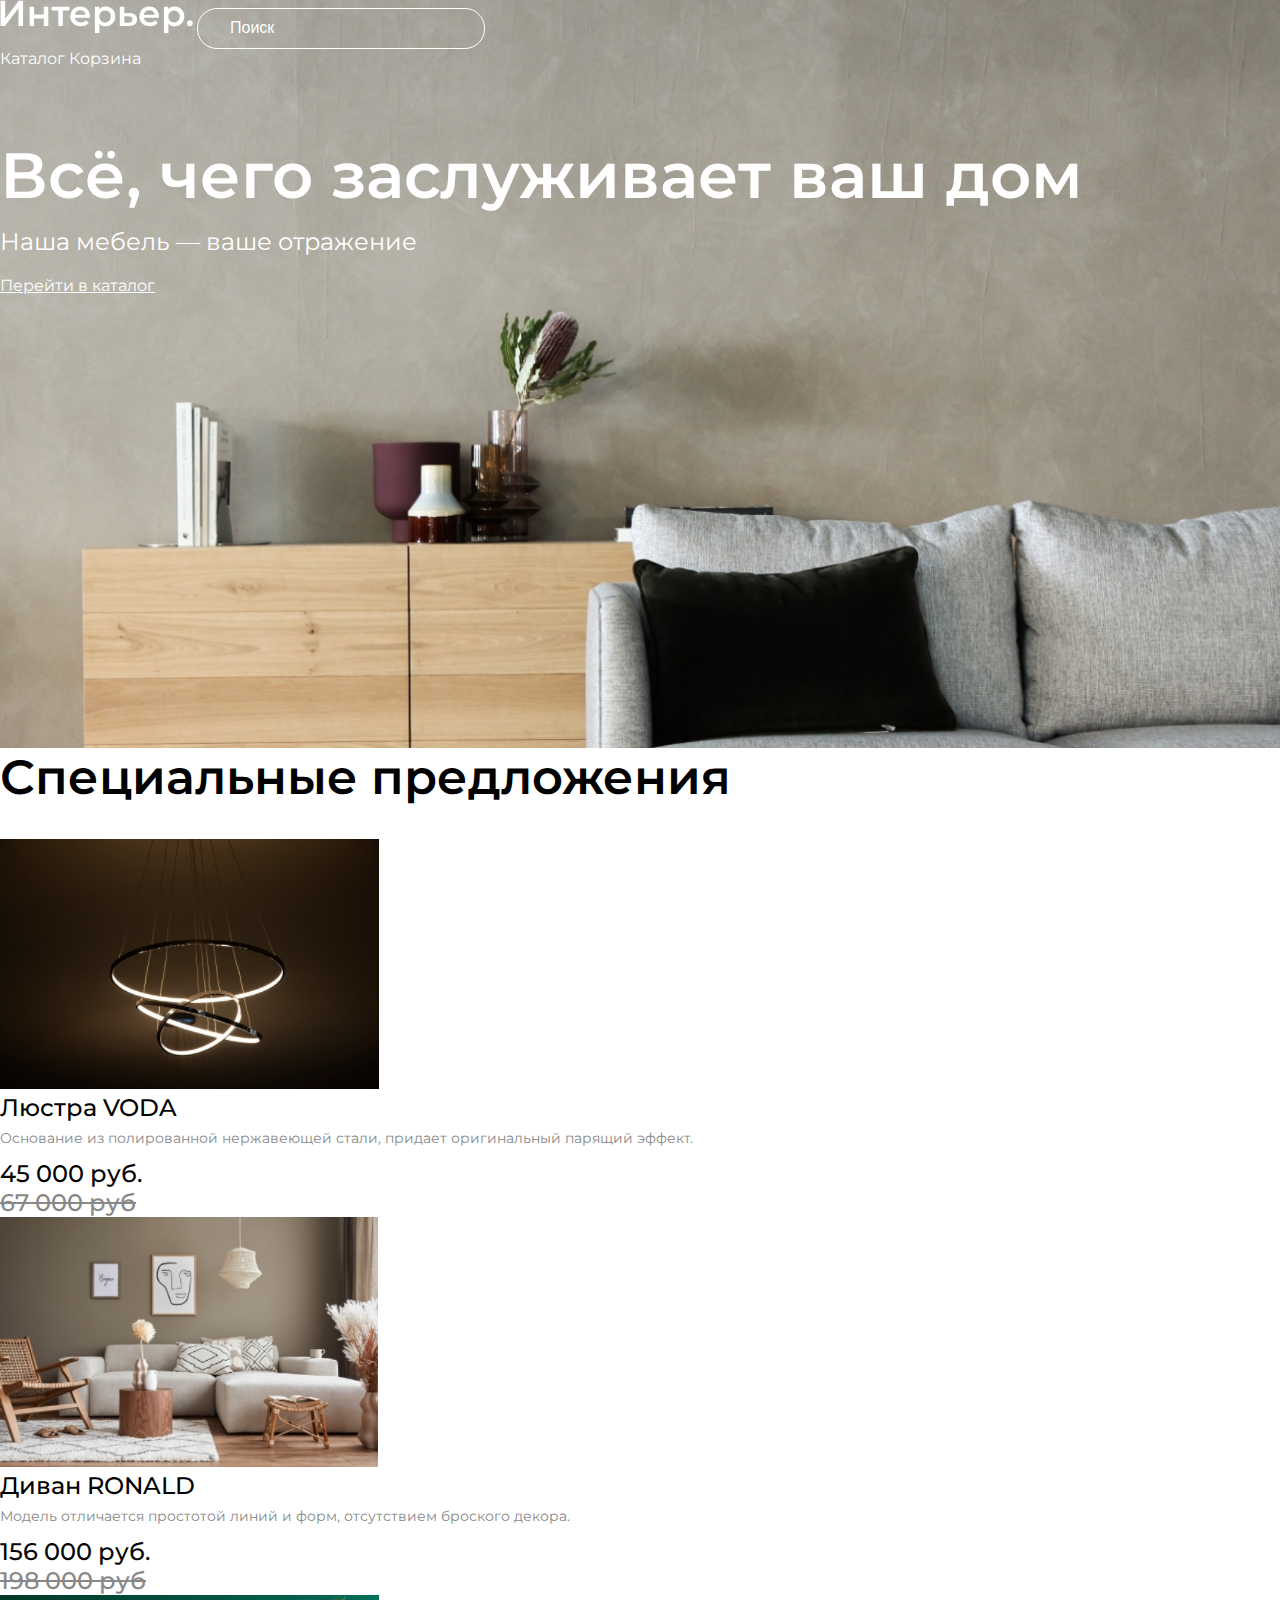
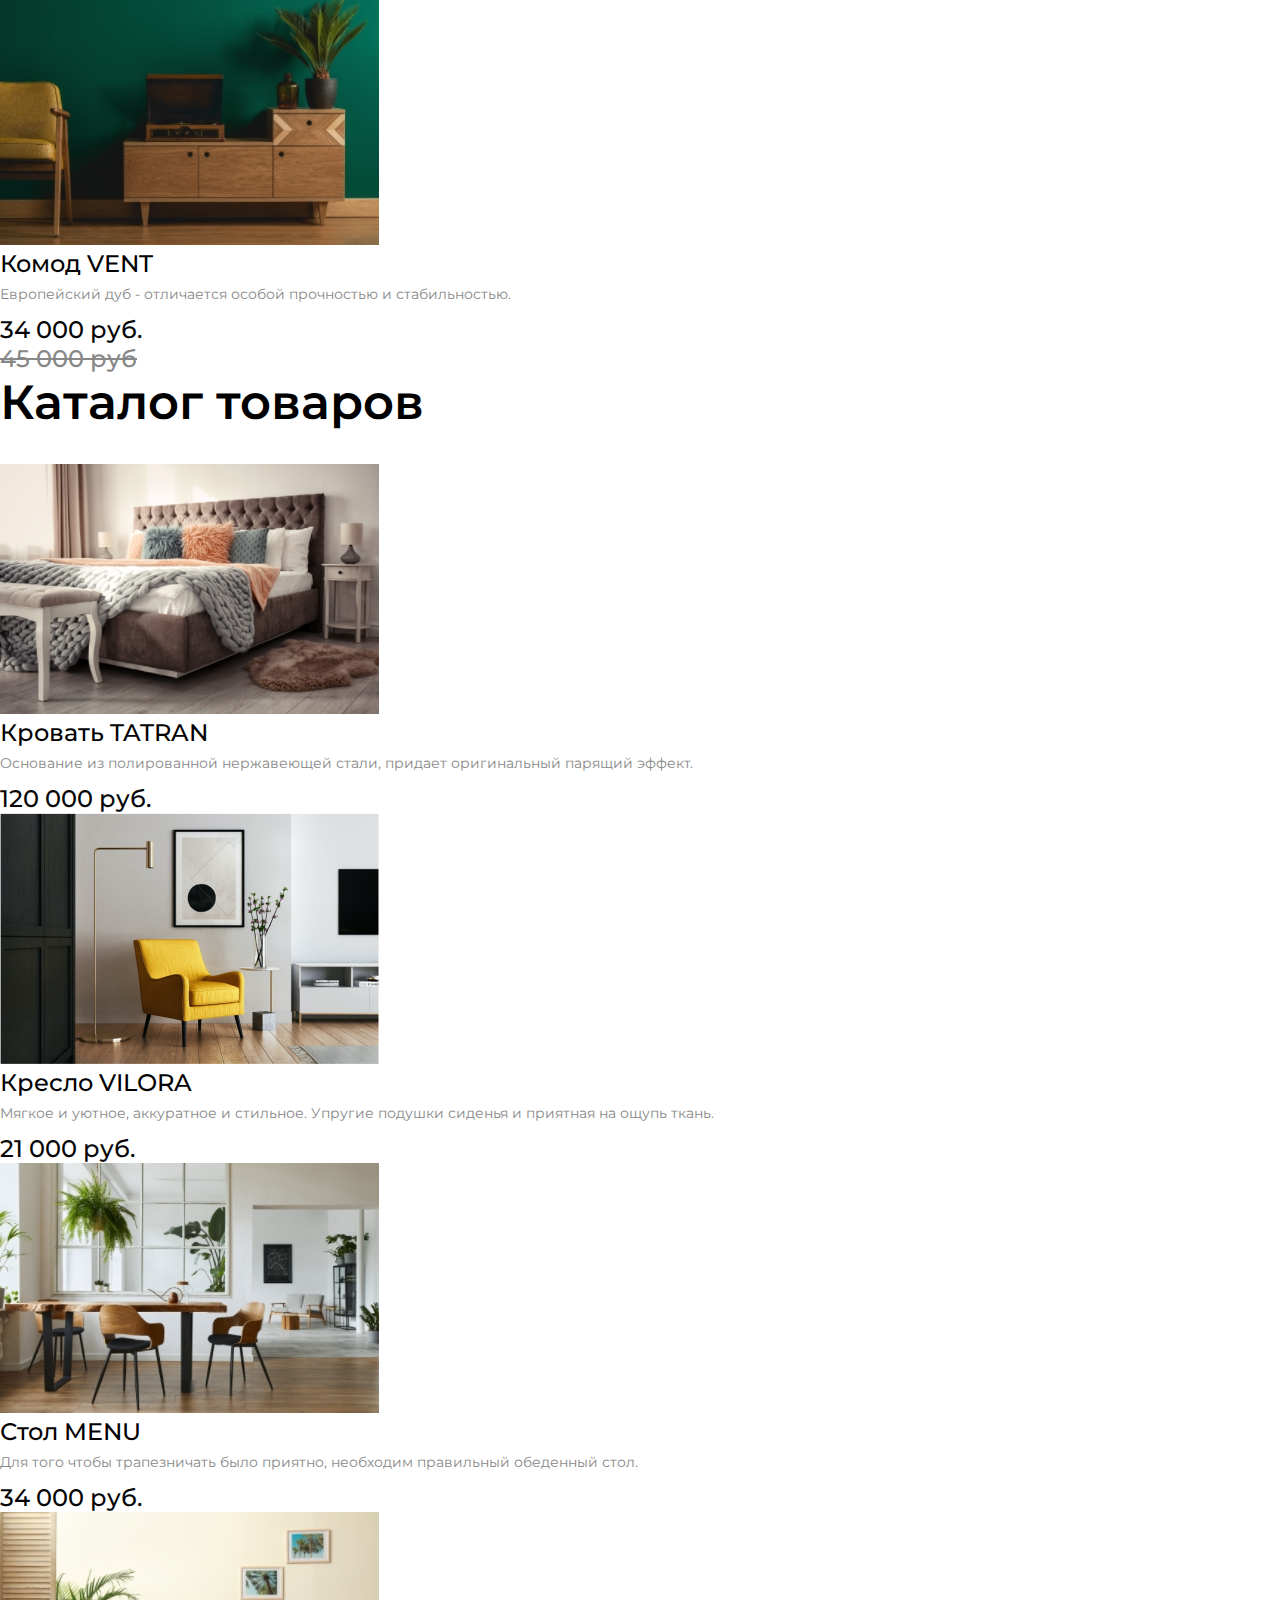
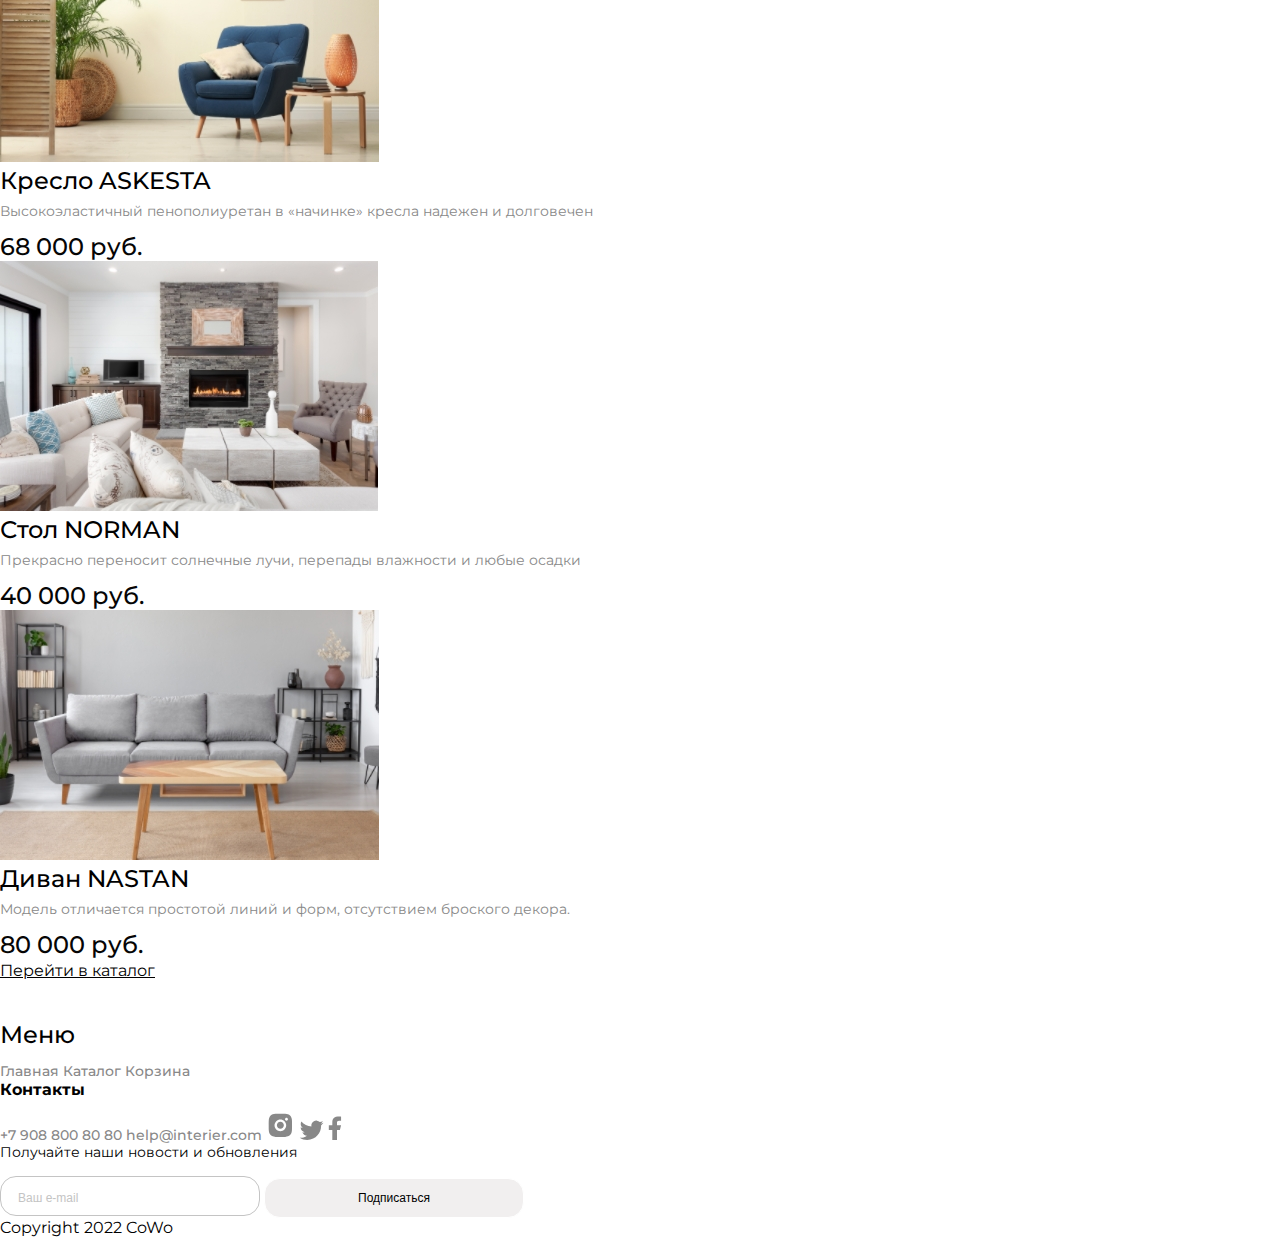
==== index.html @ a95c42bc "55" ====
<!DOCTYPE html>
<html lang="en">
<head>
    <meta charset="UTF-8">
    <meta name="viewport" content="width=device-width, initial-scale=1.0">
    <title>Document</title>
    <link rel="preconnect" href="https://fonts.googleapis.com">
    <link rel="preconnect" href="https://fonts.gstatic.com" crossorigin>
    <link href="https://fonts.googleapis.com/css2?family=Montserrat:wght@400;500;600&display=swap" rel="stylesheet">
    <link rel="stylesheet" href="style.css">
</head>
<body>
    <div class="top">
        <header>
            <a href="index.html" class="logo"><img src="img/logo.svg" alt="logo"></a>
            <input placeholder="Поиск" type="text" class="header_input">
            <nav>
                <a href="#" class="header_link">Каталог</a>
                <a href="#" class="header_link">Корзина</a>
            </nav>
        </header>
        <section class="titler">
            <h1 class="title">Всё, чего заслуживает ваш дом</h1>
            <p class="p1">Наша мебель — ваше отражение</p>
            <a href="catalog.html" class="catalog_head_link">Перейти в каталог</a>
        </section>
    </div>
    <div class="product_box">
        <section>
            <h2 class="specal_title">Специальные предложения</h2>
            <img src="img/voda.jpeg" alt="voda">
            <h3 class="product_title">Люстра VODA</h3>
            <p class="product_description">Основание из полированной нержавеющей стали, придает оригинальный парящий эффект.</p>
            <p class="price_1">45 000 руб.</p>
            <p class="price_2">67 000 руб</p>
            <img src="img/ronald.jpeg" alt="ronald">
            <h3 class="product_title">Диван RONALD</h3>
            <p class="product_description">Модель отличается простотой линий и форм, отсутствием броского декора.</p>
            <p class="price_1">156 000 руб.</p>
            <p class="price_2">198 000 руб</p>
            <img src="img/vent.jpeg" alt="vent">
            <h3 class="product_title">Комод VENT</h3>
            <p class="product_description">Европейский дуб - отличается особой прочностью и стабильностью.</p>
            <p class="price_1">34 000 руб.</p>
            <p class="price_2">45 000 руб</p>
        </section>
        <section>
            <h2 class="catalog_products">Каталог товаров</h2>
            <img src="img/tatran.jpeg" alt="tatran">
            <h3 class="product_title">Кровать TATRAN</h3>
            <p class="product_description">Основание из полированной нержавеющей стали, придает оригинальный парящий эффект.</p>
            <p class="price_1">120 000 руб.</p>
            <img src="img/product1.jpg" alt="vilora">
            <h3 class="product_title">Кресло VILORA</h3>
            <p class="product_description">Мягкое и уютное, аккуратное и стильное. Упругие подушки сиденья и приятная на ощупь ткань.</p>
            <p class="price_1">21 000 руб.</p>
            <img src="img/table_menu.jpeg" alt="table_menu">
            <h3 class="product_title">Стол MENU</h3>
            <p class="product_description">Для того чтобы трапезничать было приятно, необходим правильный обеденный стол.</p>
            <p class="price_1">34 000 руб.</p>
            <img src="img/askesta.jpeg" alt="askesta">
            <h3 class="product_title">Кресло ASKESTA</h3>
            <p class="product_description">Высокоэластичный пенополиуретан в «начинке» кресла надежен и долговечен</p>
            <p class="price_1">68 000 руб.</p>
            <img src="img/norman.jpeg" alt="norman">
            <h3 class="product_title">Стол NORMAN</h3>
            <p class="product_description">Прекрасно переносит солнечные лучи, перепады влажности и любые осадки</p>
            <p class="price_1">40 000 руб.</p>
            <img src="img/nastan.jpeg" alt="nastan">
            <h3 class="product_title">Диван NASTAN</h3>
            <p class="product_description">Модель отличается простотой линий и форм, отсутствием броского декора.</p>
            <p class="price_1">80 000 руб.</p>
        </section>
    </div>
    <div class="link_box">
        <a href="catalog.html" class="catalog_box_link">Перейти в каталог</a>
    </div>

    
    <footer>
        <img src="img/logo.svg" alt="logo">
        <h4 class="footer_title">Меню</h4>
        <a href="index.html" class="footer_link_menu">Главная</a>
        <a href="#" class="footer_link_menu">Каталог</a>
        <a href="#" class="footer_link_menu">Корзина</a>
        <h4>Контакты</h4>
        <a href="#" class="footer_link">+7 908 800 80 80</a>
        <a href="#" class="footer_link">help@interier.com</a>
        <a href="#"><img src="img/inst.svg" alt=""></a>
        <a href="#"><img src="img/twitter.svg" alt=""></a>
        <a href="#"><img src="img/facebook.svg" alt=""></a>
        <form action="#">
            <p class="form_title">Получайте наши новости и обновления</p>
            <input placeholder="Ваш e-mail" type="email" class="input_email">
            <button class="subscribe_btn">Подписаться</button>
        </form>
    </footer>
    <div class="copyright">
        <p>Copyright 2022 CoWo</p>
    </div>
        

</body>
</html>
---- style.css ----
*{
    margin: 0;
    padding: 0;
}

body{
    font-family: "Montserrat", sans-serif;
}

.top{
    background-image: url(img/header.jpeg);
    height: 748px;
    background-repeat: no-repeat;
    background-position: center;
    background-size: cover;
}

header{
    height: 76px;
}

.header_input{
    width: 288px;
    height: 41px;
    border: 1px solid rgb(255, 255, 255); 
    border-radius: 20px;
    background: rgb(255, 255, 255);
    background-color: transparent;
    outline: none;
    font-size: 16px;
    font-style: normal;
    font-weight: 400;
    line-height: 20px;
    letter-spacing: 0%;
    text-align: left;
    color: #FFFFFF;
    padding-left: 32px;
    padding-right: 32px;
    box-sizing: border-box;
}

.header_input::placeholder{
    color: #FFFFFF;
}

.header_link{
    font-size: 16px;
    line-height: 20px;
    color: #FFFFFF;
    text-decoration: none;
}

.header_link:hover{
    text-decoration: underline;
}

.titler{
    color: #FFFFFF;
}

.title{
    font-size: 64px;
    line-height: 70px;
    font-weight: 600;
    margin-top: 64px;
    margin-bottom: 16px;
}

.p1{
    line-height: 32px;
    font-size: 24px;
    margin-bottom: 16px;
}

.catalog_head_link{
    font-size: 16px;
    font-weight: 400;
    line-height: 24px;
    letter-spacing: 0%;
    text-align: left;
    text-decoration-line: underline;
    color: #FFFFFF;
}

.specal_title{
    font-size: 48px;
    line-height: 59px;
    color: #000000;
    font-weight: 600;
    margin-bottom: 32px;
}

.catalog_products{
    font-size: 48px;
    line-height: 59px;
    color: #000000;
    font-weight: 600;
    margin-bottom: 32px;    
}

.product_title{
    font-size: 24px;
    line-height: 29px;
    color: #000000;
    font-weight: 500;
    margin-bottom: 8px;
}

.product_description{
    font-size: 14px;
    line-height: 17px;
    color: #888888;
    margin-bottom: 12px;
}

.price_1{
    font-weight: 500;
    font-size: 24px;
    line-height: 29px;
    color: #050505;
}

.price_2{
    font-weight: 500;
    font-size: 24px;
    line-height: 29px;
    text-decoration-line: line-through;
    color: #888888;
}

.catalog_box_link{
    font-size: 16px;
    font-weight: 400;
    line-height: 24px;
    letter-spacing: 0%;
    text-align: left;
    text-decoration-line: underline;
    color: rgb(0, 0, 0);
}

.footer_title{
    font-weight: 500;
    font-size: 24px;
    line-height: 29px;
    color: #000000;
}

.footer_link_menu{
    font-weight: 500;
    font-size: 14px;
    line-height: 17px;
    color: #888888;
    text-decoration: none;    
}

.footer_link_menu:hover{
    text-decoration: underline;
}

.footer_link{
    font-weight: 500;
    font-size: 14px;
    line-height: 17px;
    color: #888888;
    text-decoration: none;
}

h4{
    margin-bottom: 12px;
}

.form_title{
    font-size: 14px;
    line-height: 16px;
    color: #000000;
    margin-bottom: 16px;
}

.input_email{
    width: 260px;
    height: 40px;
    background: #FFFFFF;
    border: 1px solid #C4C4C4;
    box-sizing: border-box;
    padding-left: 17px;
    padding-right: 17px;
    outline: none;
    border-radius: 16px;
    font-size: 15px;
    line-height: 18px;
    color: #C4C4C4;
}

.input_email::placeholder{
    color: rgb(196, 196, 196);
    font-size: 12px;
    font-weight: 400;
    line-height: 15px;
    letter-spacing: 0%;
    text-align: left;
}

.subscribe_btn{
    width: 260px;
    height: 40px;
    background: rgba(222, 215, 215, 0.41);
    border: 1px solid #FFFFFF;
    box-sizing: border-box;
    border-radius: 16px;
    font-size: 12px;
    font-weight: 400;
    line-height: 15px;
    letter-spacing: 0%;
    text-align: center;
    color: #000000;
}
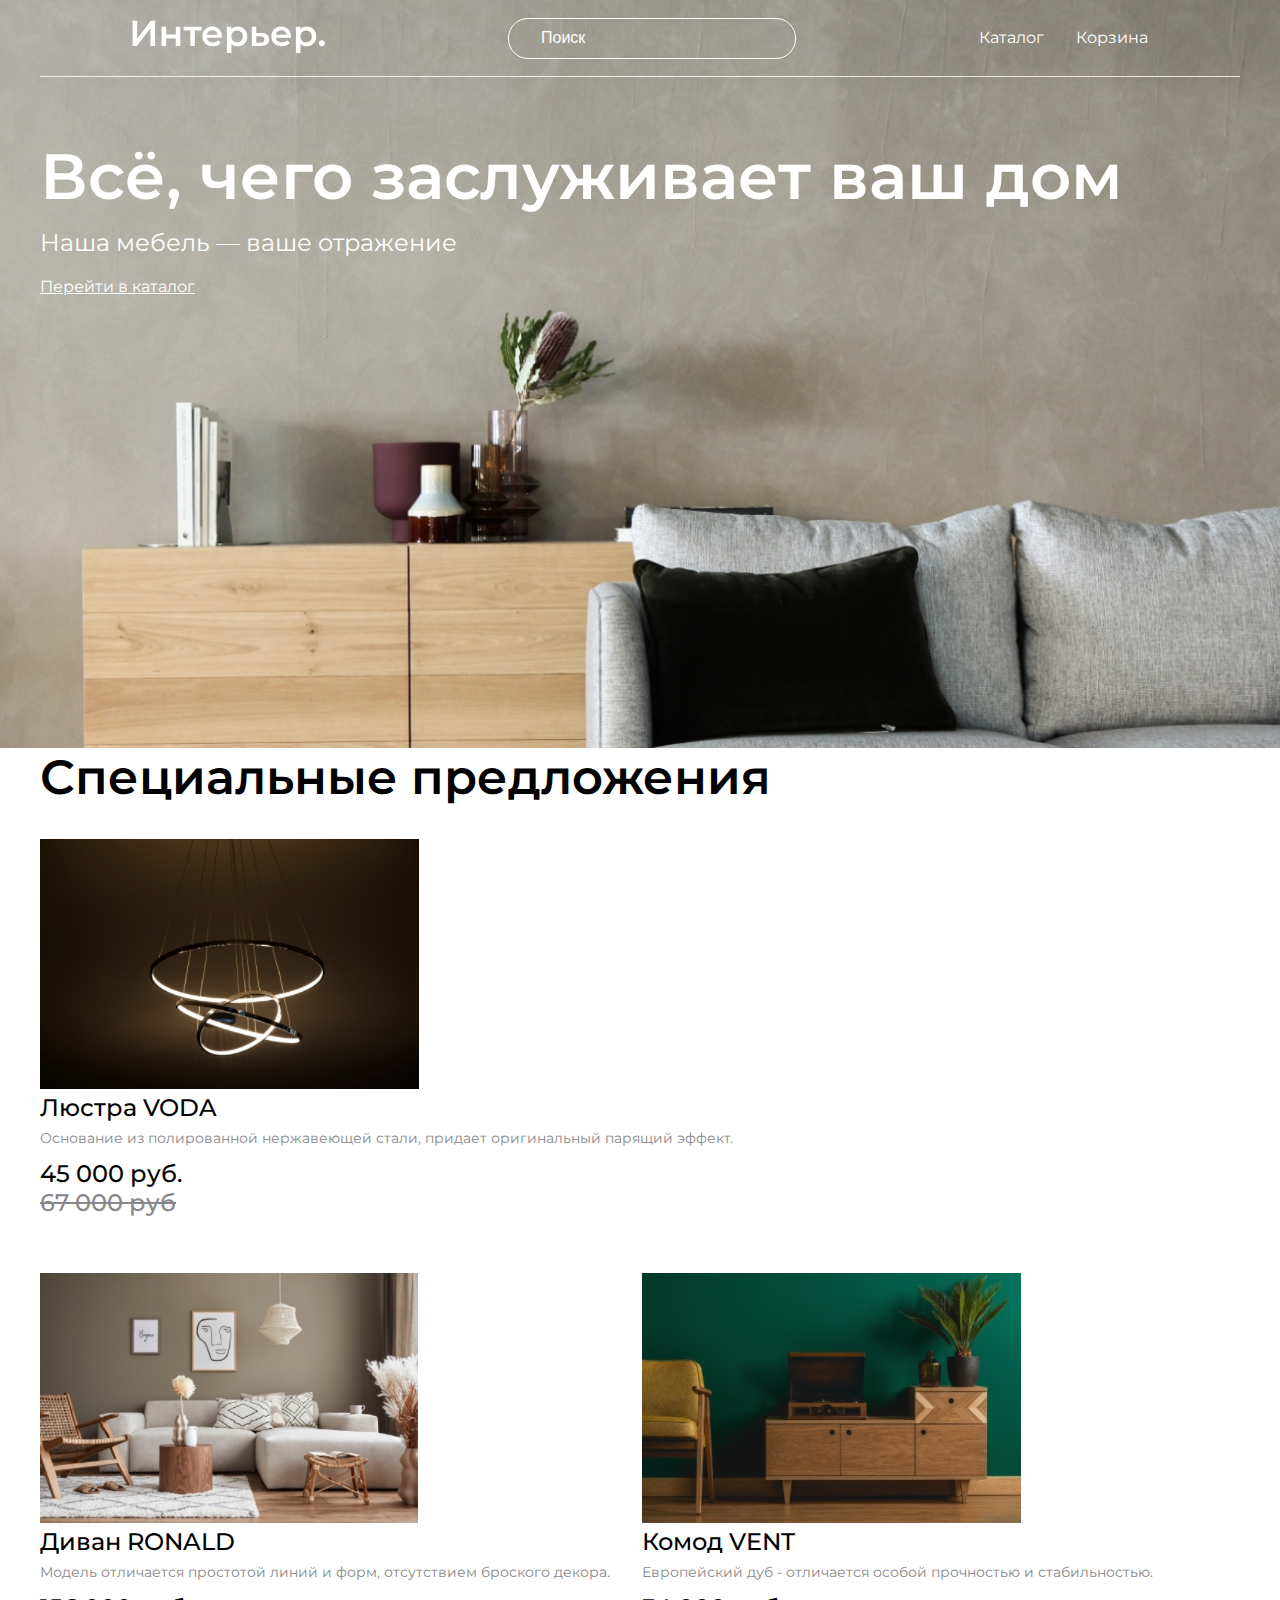
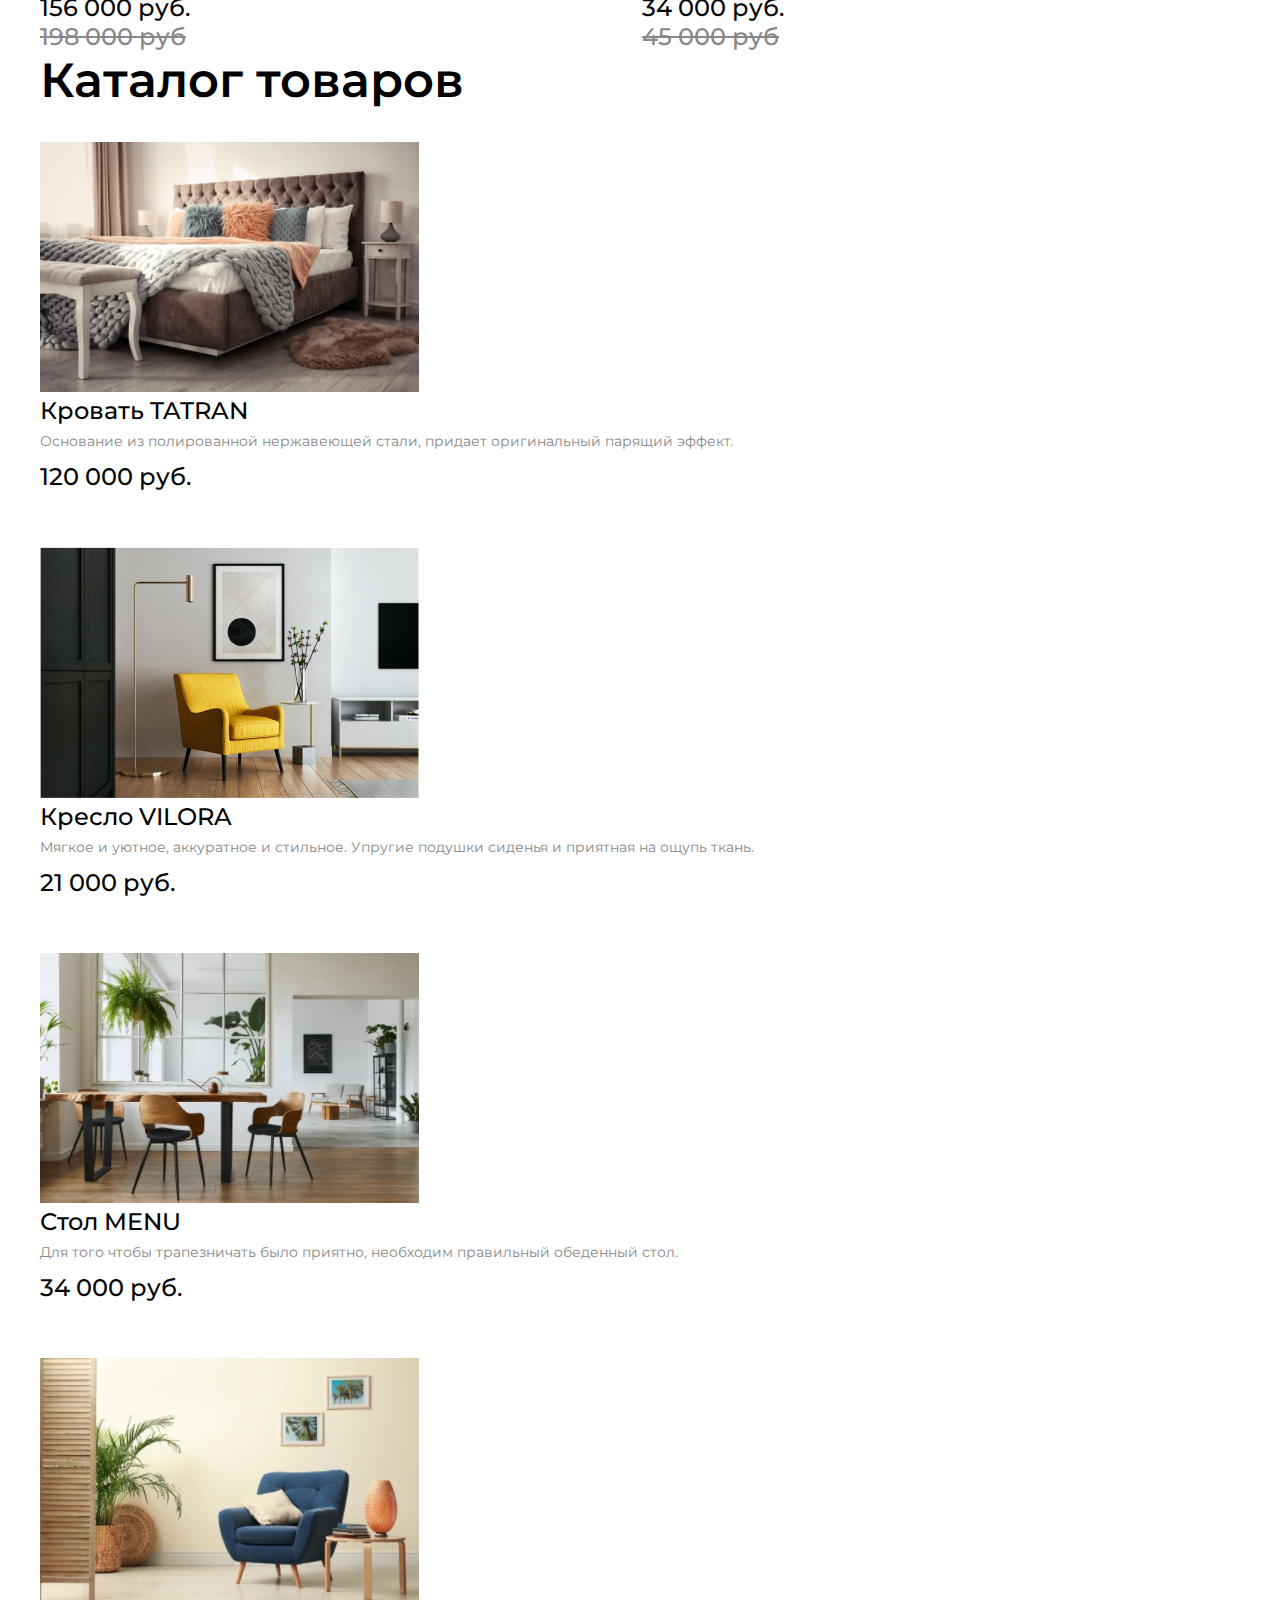
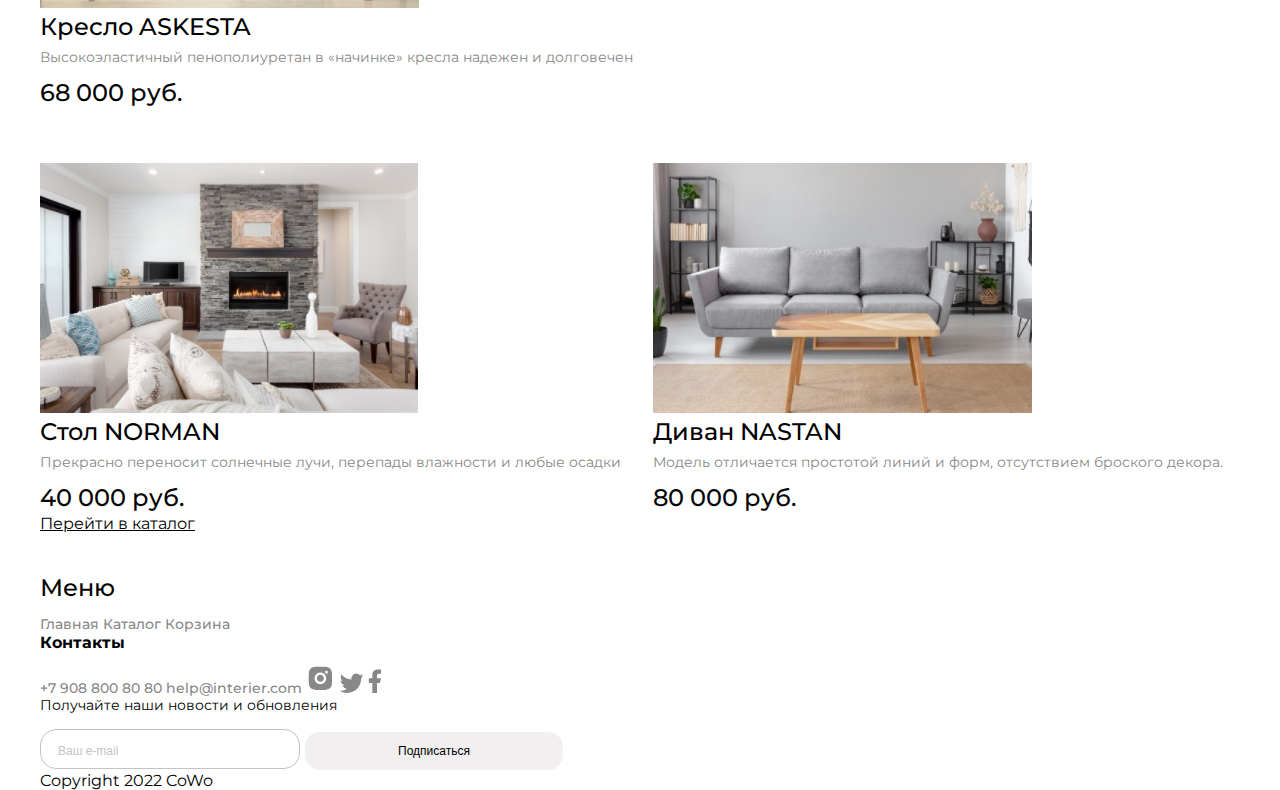
==== commit 75bce578: "product_section" ====
--- a/index.html
+++ b/index.html
@@ -10,7 +10,7 @@
     <link rel="stylesheet" href="style.css">
 </head>
 <body>
-    <div class="top">
+    <div class="top center">
         <header>
             <a href="index.html" class="logo"><img src="img/logo.svg" alt="logo"></a>
             <input placeholder="Поиск" type="text" class="header_input">
@@ -25,59 +25,78 @@
             <a href="catalog.html" class="catalog_head_link">Перейти в каталог</a>
         </section>
     </div>
-    <div class="product_box">
-        <section>
-            <h2 class="specal_title">Специальные предложения</h2>
-            <img src="img/voda.jpeg" alt="voda">
-            <h3 class="product_title">Люстра VODA</h3>
-            <p class="product_description">Основание из полированной нержавеющей стали, придает оригинальный парящий эффект.</p>
-            <p class="price_1">45 000 руб.</p>
-            <p class="price_2">67 000 руб</p>
-            <img src="img/ronald.jpeg" alt="ronald">
-            <h3 class="product_title">Диван RONALD</h3>
-            <p class="product_description">Модель отличается простотой линий и форм, отсутствием броского декора.</p>
-            <p class="price_1">156 000 руб.</p>
-            <p class="price_2">198 000 руб</p>
-            <img src="img/vent.jpeg" alt="vent">
-            <h3 class="product_title">Комод VENT</h3>
-            <p class="product_description">Европейский дуб - отличается особой прочностью и стабильностью.</p>
-            <p class="price_1">34 000 руб.</p>
-            <p class="price_2">45 000 руб</p>
+    <div class="product_box center">
+        <h2 class="specal_title">Специальные предложения</h2>
+        <section class="product_section">
+            <div class="product">
+                <img src="img/voda.jpeg" alt="voda">
+                <h3 class="product_title">Люстра VODA</h3>
+                <p class="product_description">Основание из полированной нержавеющей стали, придает оригинальный парящий эффект.</p>
+                <p class="price_1">45 000 руб.</p>
+                <p class="price_2">67 000 руб</p>
+            </div>
+            <div class="product">
+                <img src="img/ronald.jpeg" alt="ronald">
+                <h3 class="product_title">Диван RONALD</h3>
+                <p class="product_description">Модель отличается простотой линий и форм, отсутствием броского декора.</p>
+                <p class="price_1">156 000 руб.</p>
+                <p class="price_2">198 000 руб</p>
+            </div>
+            <div class="product">
+                <img src="img/vent.jpeg" alt="vent">
+                <h3 class="product_title">Комод VENT</h3>
+                <p class="product_description">Европейский дуб - отличается особой прочностью и стабильностью.</p>
+                <p class="price_1">34 000 руб.</p>
+                <p class="price_2">45 000 руб</p>
+            </div>
         </section>
-        <section>
-            <h2 class="catalog_products">Каталог товаров</h2>
-            <img src="img/tatran.jpeg" alt="tatran">
-            <h3 class="product_title">Кровать TATRAN</h3>
-            <p class="product_description">Основание из полированной нержавеющей стали, придает оригинальный парящий эффект.</p>
-            <p class="price_1">120 000 руб.</p>
-            <img src="img/product1.jpg" alt="vilora">
-            <h3 class="product_title">Кресло VILORA</h3>
-            <p class="product_description">Мягкое и уютное, аккуратное и стильное. Упругие подушки сиденья и приятная на ощупь ткань.</p>
-            <p class="price_1">21 000 руб.</p>
-            <img src="img/table_menu.jpeg" alt="table_menu">
-            <h3 class="product_title">Стол MENU</h3>
-            <p class="product_description">Для того чтобы трапезничать было приятно, необходим правильный обеденный стол.</p>
-            <p class="price_1">34 000 руб.</p>
-            <img src="img/askesta.jpeg" alt="askesta">
-            <h3 class="product_title">Кресло ASKESTA</h3>
-            <p class="product_description">Высокоэластичный пенополиуретан в «начинке» кресла надежен и долговечен</p>
-            <p class="price_1">68 000 руб.</p>
-            <img src="img/norman.jpeg" alt="norman">
-            <h3 class="product_title">Стол NORMAN</h3>
-            <p class="product_description">Прекрасно переносит солнечные лучи, перепады влажности и любые осадки</p>
-            <p class="price_1">40 000 руб.</p>
-            <img src="img/nastan.jpeg" alt="nastan">
-            <h3 class="product_title">Диван NASTAN</h3>
-            <p class="product_description">Модель отличается простотой линий и форм, отсутствием броского декора.</p>
-            <p class="price_1">80 000 руб.</p>
+        <h2 class="catalog_products">Каталог товаров</h2>
+        <section class="product_section">
+            
+            <div class="product">
+                <img src="img/tatran.jpeg" alt="tatran">
+                <h3 class="product_title">Кровать TATRAN</h3>
+                <p class="product_description">Основание из полированной нержавеющей стали, придает оригинальный парящий эффект.</p>
+                <p class="price_1">120 000 руб.</p>                
+            </div>
+            <div class="product">
+                <img src="img/product1.jpg" alt="vilora">
+                <h3 class="product_title">Кресло VILORA</h3>
+                <p class="product_description">Мягкое и уютное, аккуратное и стильное. Упругие подушки сиденья и приятная на ощупь ткань.</p>
+                <p class="price_1">21 000 руб.</p>
+            </div>
+            <div class="product">
+                <img src="img/table_menu.jpeg" alt="table_menu">
+                <h3 class="product_title">Стол MENU</h3>
+                <p class="product_description">Для того чтобы трапезничать было приятно, необходим правильный обеденный стол.</p>
+                <p class="price_1">34 000 руб.</p>
+            </div>
+            <div class="product">
+                <img src="img/askesta.jpeg" alt="askesta">
+                <h3 class="product_title">Кресло ASKESTA</h3>
+                <p class="product_description">Высокоэластичный пенополиуретан в «начинке» кресла надежен и долговечен</p>
+                <p class="price_1">68 000 руб.</p>
+            </div>
+            <div class="product">
+                <img src="img/norman.jpeg" alt="norman">
+                <h3 class="product_title">Стол NORMAN</h3>
+                <p class="product_description">Прекрасно переносит солнечные лучи, перепады влажности и любые осадки</p>
+                <p class="price_1">40 000 руб.</p>
+            </div>
+            <div class="product">
+                <img src="img/nastan.jpeg" alt="nastan">
+                <h3 class="product_title">Диван NASTAN</h3>
+                <p class="product_description">Модель отличается простотой линий и форм, отсутствием броского декора.</p>
+                <p class="price_1">80 000 руб.</p>
+            </div>
         </section>
     </div>
-    <div class="link_box">
+    <div class="link_box center">
         <a href="catalog.html" class="catalog_box_link">Перейти в каталог</a>
     </div>
 
     
-    <footer>
+    <footer class="center">
         <img src="img/logo.svg" alt="logo">
         <h4 class="footer_title">Меню</h4>
         <a href="index.html" class="footer_link_menu">Главная</a>
@@ -95,7 +114,7 @@
             <button class="subscribe_btn">Подписаться</button>
         </form>
     </footer>
-    <div class="copyright">
+    <div class="copyright center">
         <p>Copyright 2022 CoWo</p>
     </div>
         
--- a/style.css
+++ b/style.css
@@ -5,6 +5,11 @@
 
 body{
     font-family: "Montserrat", sans-serif;
+}
+
+.center {
+    padding-left: calc(50% - 600px);
+    padding-right: calc(50% - 600px);
 }
 
 .top{
@@ -17,6 +22,11 @@
 
 header{
     height: 76px;
+    border-bottom: 0.5px solid rgba(255, 255, 255, 0.8);
+    display: flex;
+    justify-content: space-around;
+    align-items: center;
+    flex-wrap: wrap;
 }
 
 .header_input{
@@ -43,6 +53,11 @@
     color: #FFFFFF;
 }
 
+nav {
+    display: flex;
+    gap: 32px;
+}
+
 .header_link{
     font-size: 16px;
     line-height: 20px;
@@ -88,6 +103,13 @@
     color: #000000;
     font-weight: 600;
     margin-bottom: 32px;
+}
+
+.product_section {
+    display: flex;
+    column-gap: 32px;
+    row-gap: 56px;
+    flex-wrap: wrap;
 }
 
 .catalog_products{
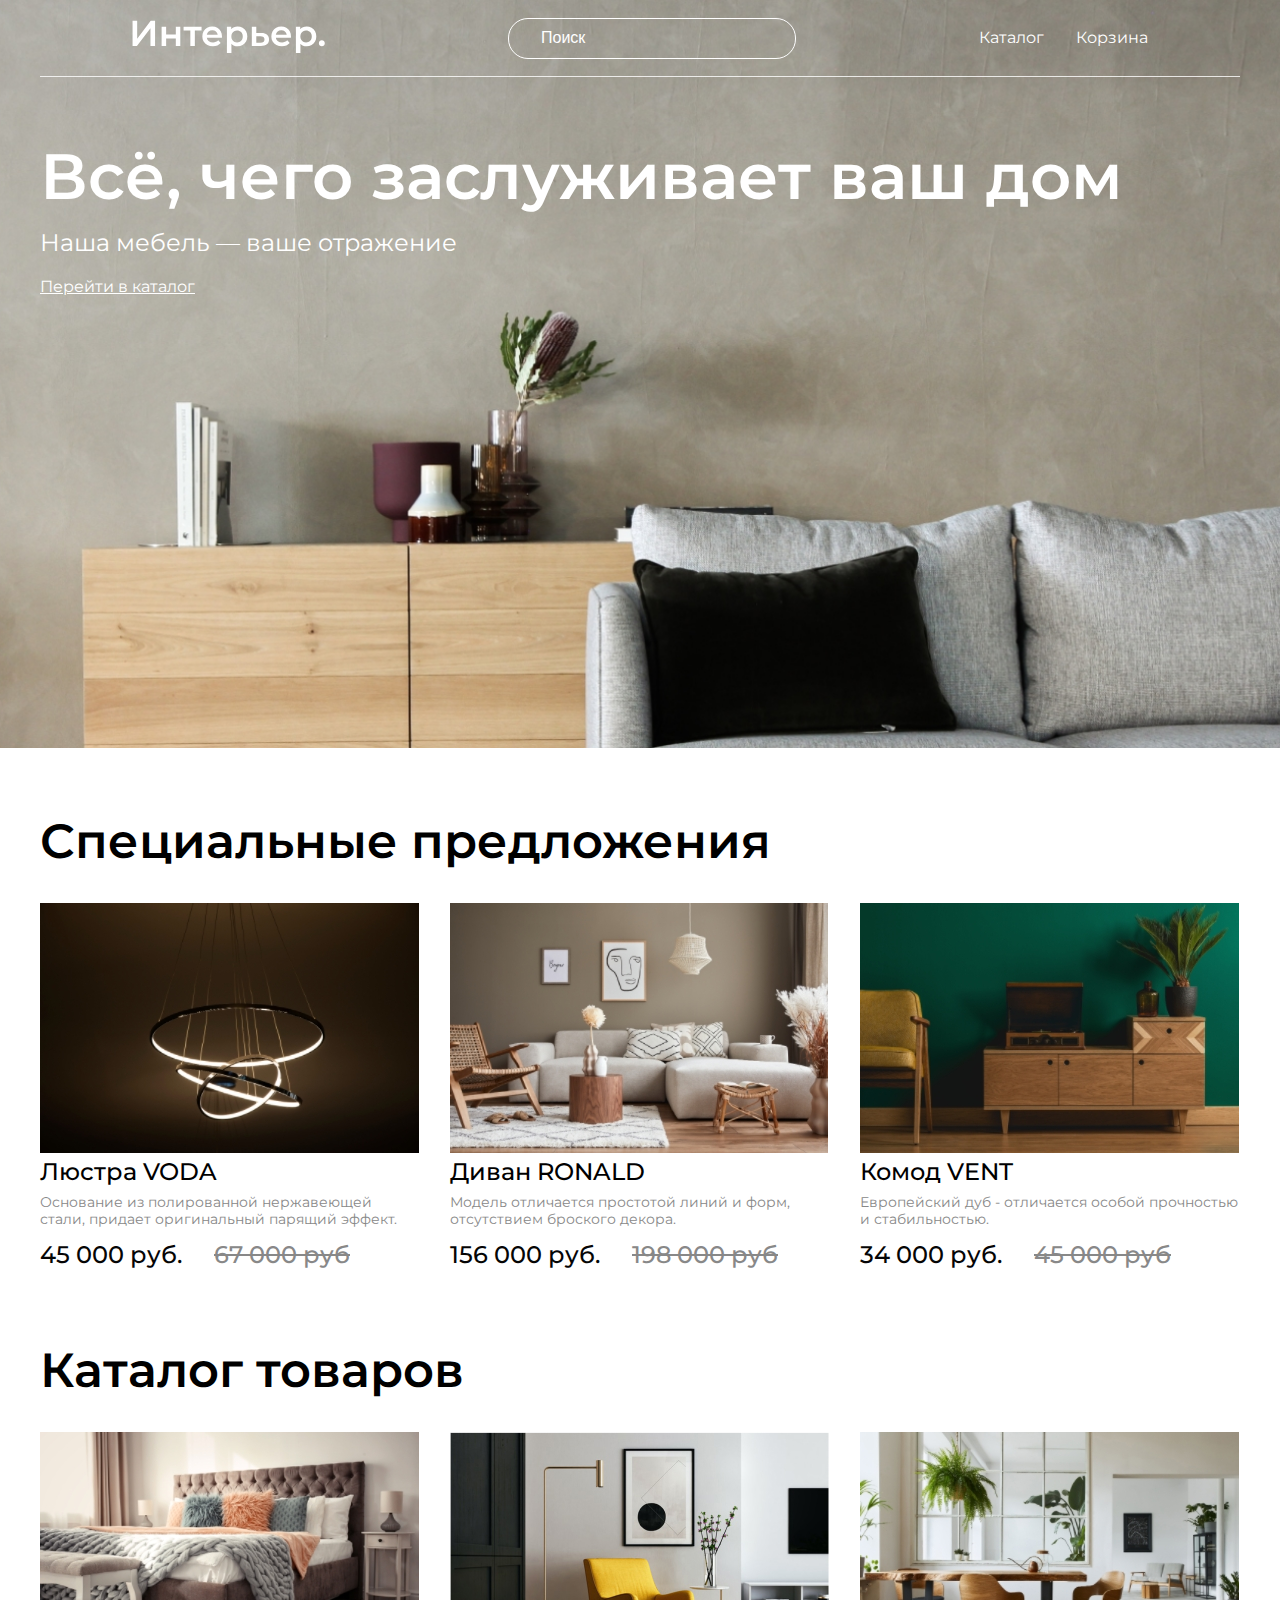
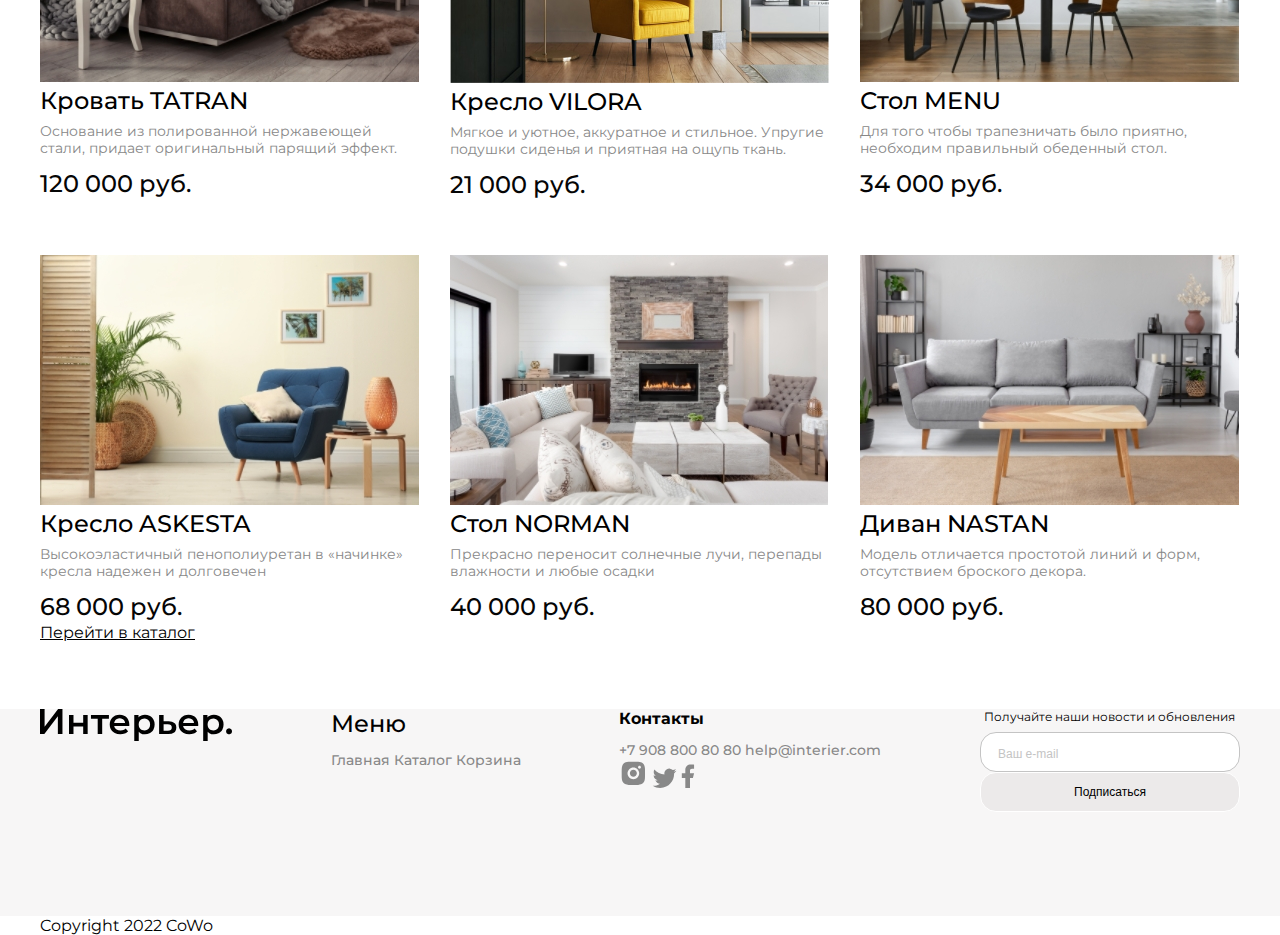
==== commit 58997031: "footer" ====
--- a/index.html
+++ b/index.html
@@ -32,22 +32,28 @@
                 <img src="img/voda.jpeg" alt="voda">
                 <h3 class="product_title">Люстра VODA</h3>
                 <p class="product_description">Основание из полированной нержавеющей стали, придает оригинальный парящий эффект.</p>
-                <p class="price_1">45 000 руб.</p>
-                <p class="price_2">67 000 руб</p>
+                <div class="price_box">
+                    <p class="price_1">45 000 руб.</p>
+                    <p class="price_2">67 000 руб</p>
+                </div>               
             </div>
             <div class="product">
                 <img src="img/ronald.jpeg" alt="ronald">
                 <h3 class="product_title">Диван RONALD</h3>
                 <p class="product_description">Модель отличается простотой линий и форм, отсутствием броского декора.</p>
-                <p class="price_1">156 000 руб.</p>
-                <p class="price_2">198 000 руб</p>
+                <div class="price_box">
+                    <p class="price_1">156 000 руб.</p>
+                    <p class="price_2">198 000 руб</p>
+                </div>               
             </div>
             <div class="product">
                 <img src="img/vent.jpeg" alt="vent">
                 <h3 class="product_title">Комод VENT</h3>
                 <p class="product_description">Европейский дуб - отличается особой прочностью и стабильностью.</p>
-                <p class="price_1">34 000 руб.</p>
-                <p class="price_2">45 000 руб</p>
+                <div class="price_box">
+                    <p class="price_1">34 000 руб.</p>
+                    <p class="price_2">45 000 руб</p>
+                </div>
             </div>
         </section>
         <h2 class="catalog_products">Каталог товаров</h2>
@@ -97,22 +103,34 @@
 
     
     <footer class="center">
-        <img src="img/logo.svg" alt="logo">
-        <h4 class="footer_title">Меню</h4>
-        <a href="index.html" class="footer_link_menu">Главная</a>
-        <a href="#" class="footer_link_menu">Каталог</a>
-        <a href="#" class="footer_link_menu">Корзина</a>
-        <h4>Контакты</h4>
-        <a href="#" class="footer_link">+7 908 800 80 80</a>
-        <a href="#" class="footer_link">help@interier.com</a>
-        <a href="#"><img src="img/inst.svg" alt=""></a>
-        <a href="#"><img src="img/twitter.svg" alt=""></a>
-        <a href="#"><img src="img/facebook.svg" alt=""></a>
-        <form action="#">
-            <p class="form_title">Получайте наши новости и обновления</p>
-            <input placeholder="Ваш e-mail" type="email" class="input_email">
-            <button class="subscribe_btn">Подписаться</button>
-        </form>
+        <div class="footer_logo">
+            <img src="img/logo_footer.svg" alt="logo_footer">
+        </div>
+        <div class="footer_menu">
+            <h4 class="footer_title">Меню</h4>
+            <a href="index.html" class="footer_link_menu">Главная</a>
+            <a href="#" class="footer_link_menu">Каталог</a>
+            <a href="#" class="footer_link_menu">Корзина</a>
+        </div>
+        <div class="footer_contacts">
+            <h4>Контакты</h4>
+            <a href="#" class="footer_link">+7 908 800 80 80</a>
+            <a href="#" class="footer_link">help@interier.com</a>
+            <div class="footer_logo_link">
+            <a href="#"><img src="img/inst.svg" alt=""></a>
+            <a href="#"><img src="img/twitter.svg" alt=""></a>
+            <a href="#"><img src="img/facebook.svg" alt=""></a>
+            </div>
+            
+        </div>
+        <div>
+            <form action="#" class="footer_form">
+                <p class="form_title">Получайте наши новости и обновления</p>
+                <input placeholder="Ваш e-mail" type="email" class="input_email">
+                <button class="subscribe_btn">Подписаться</button>
+            </form>
+        </div>
+        
     </footer>
     <div class="copyright center">
         <p>Copyright 2022 CoWo</p>
--- a/style.css
+++ b/style.css
@@ -103,6 +103,7 @@
     color: #000000;
     font-weight: 600;
     margin-bottom: 32px;
+    margin-top: 64px;
 }
 
 .product_section {
@@ -112,12 +113,17 @@
     flex-wrap: wrap;
 }
 
+.product {
+    width: 378px;
+}
+
 .catalog_products{
     font-size: 48px;
     line-height: 59px;
     color: #000000;
     font-weight: 600;
-    margin-bottom: 32px;    
+    margin-bottom: 32px;
+    margin-top: 72px;    
 }
 
 .product_title{
@@ -135,11 +141,18 @@
     margin-bottom: 12px;
 }
 
+.price_box {
+    display: flex;
+    justify-content: flex-start;
+    gap: 32px;
+}
+
 .price_1{
     font-weight: 500;
     font-size: 24px;
     line-height: 29px;
     color: #050505;
+    
 }
 
 .price_2{
@@ -160,6 +173,15 @@
     color: rgb(0, 0, 0);
 }
 
+footer {
+    height: 207px;
+    margin-top: 64px;
+    display: flex;
+    align-items: flex-start;
+    justify-content: space-between;
+    background: #F7F6F6;
+}
+
 .footer_title{
     font-weight: 500;
     font-size: 24px;
@@ -191,11 +213,18 @@
     margin-bottom: 12px;
 }
 
+.footer_form {
+    display: flex;
+    flex-direction: column;
+    align-items: center;
+}
+
 .form_title{
-    font-size: 14px;
-    line-height: 16px;
-    color: #000000;
-    margin-bottom: 16px;
+    font-size: 12px;
+    font-weight: 400;
+    line-height: 15px;
+    color: #000000;
+    margin-bottom: 8px;
 }
 
 .input_email{
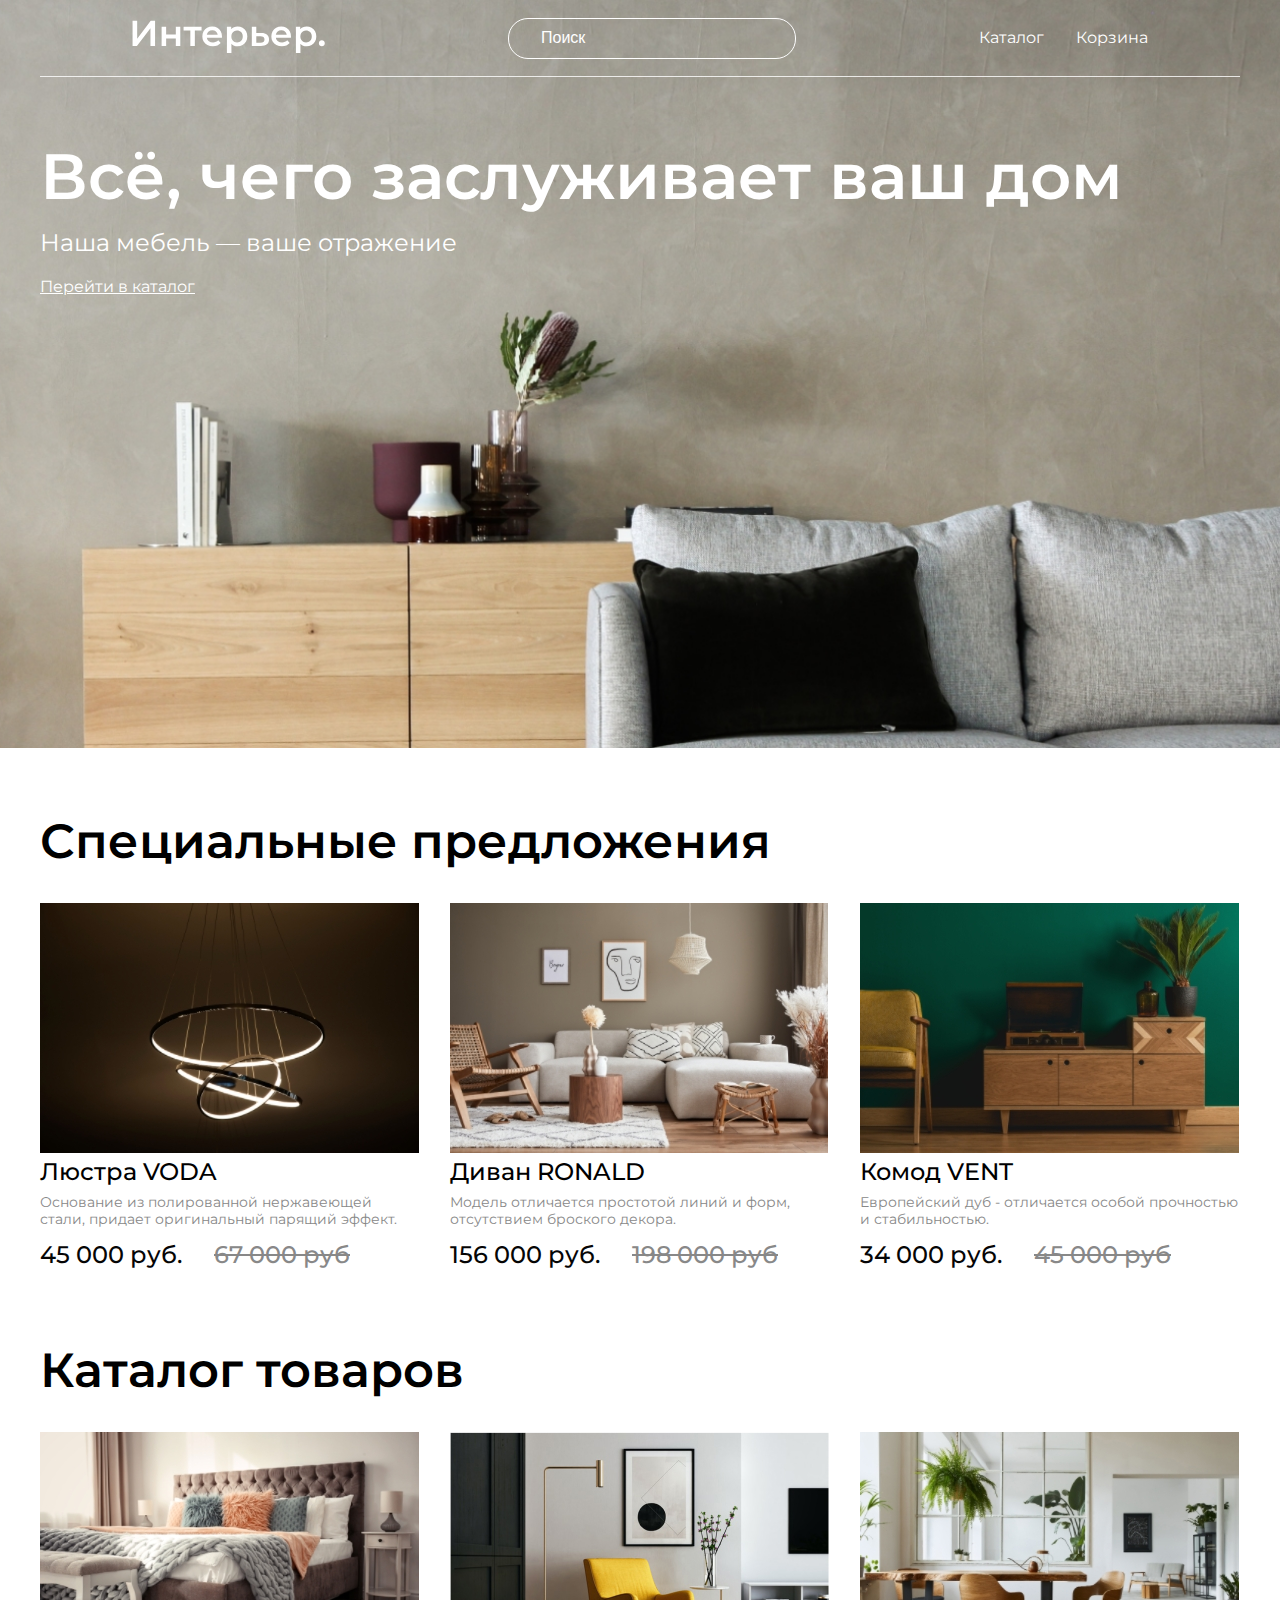
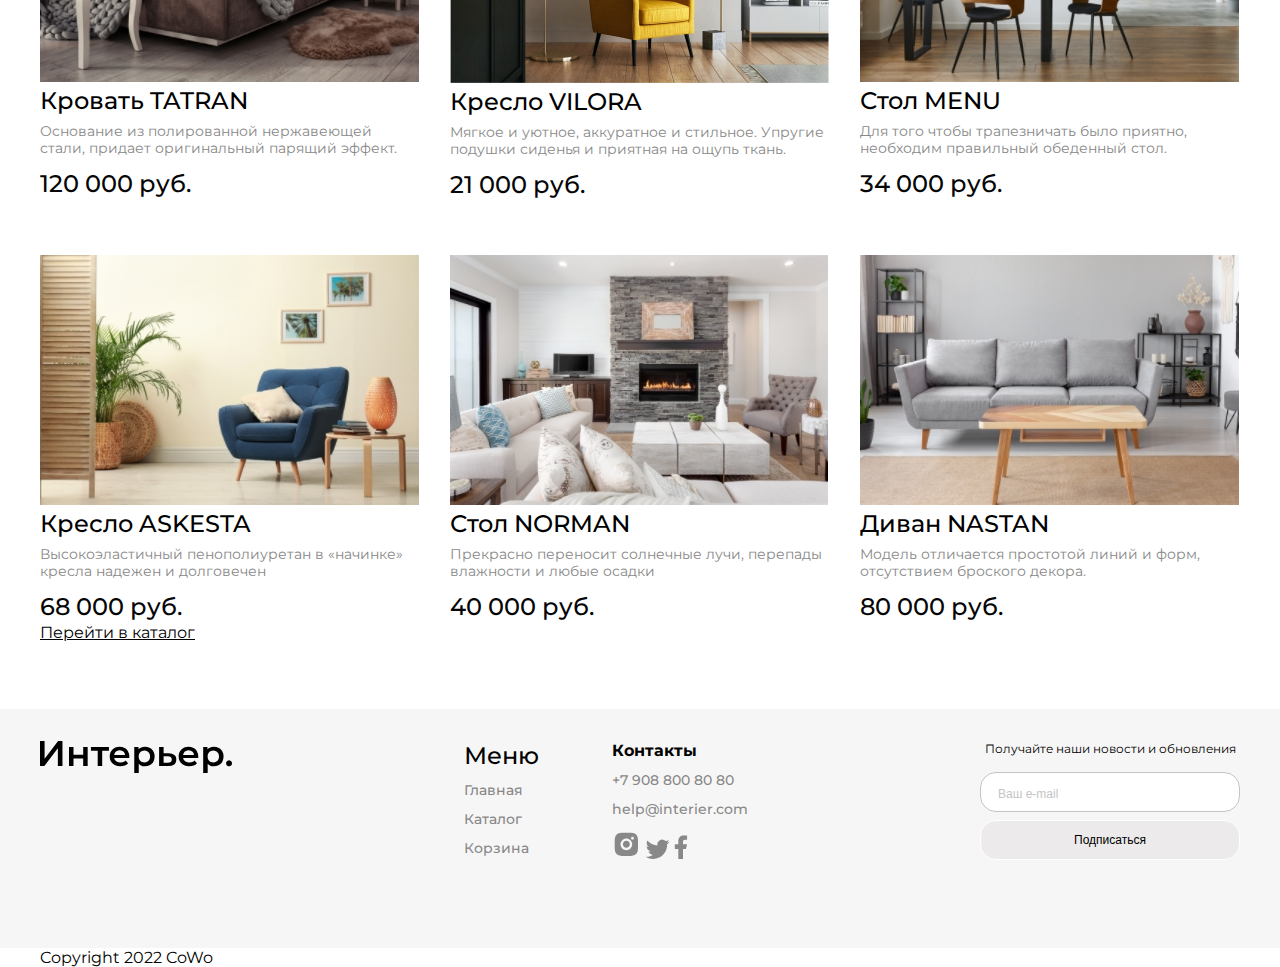
==== commit 048a88b6: "index block update" ====
--- a/index.html
+++ b/index.html
@@ -106,22 +106,23 @@
         <div class="footer_logo">
             <img src="img/logo_footer.svg" alt="logo_footer">
         </div>
-        <div class="footer_menu">
-            <h4 class="footer_title">Меню</h4>
-            <a href="index.html" class="footer_link_menu">Главная</a>
-            <a href="#" class="footer_link_menu">Каталог</a>
-            <a href="#" class="footer_link_menu">Корзина</a>
-        </div>
-        <div class="footer_contacts">
-            <h4>Контакты</h4>
-            <a href="#" class="footer_link">+7 908 800 80 80</a>
-            <a href="#" class="footer_link">help@interier.com</a>
-            <div class="footer_logo_link">
-            <a href="#"><img src="img/inst.svg" alt=""></a>
-            <a href="#"><img src="img/twitter.svg" alt=""></a>
-            <a href="#"><img src="img/facebook.svg" alt=""></a>
+        <div class="footer_info">
+            <div class="footer_menu">
+                <h4 class="footer_title">Меню</h4>
+                <a href="index.html" class="footer_link_menu">Главная</a>
+                <a href="#" class="footer_link_menu">Каталог</a>
+                <a href="#" class="footer_link_menu">Корзина</a>
             </div>
-            
+            <div class="footer_contacts">
+                <h4>Контакты</h4>
+                <a href="#" class="footer_link">+7 908 800 80 80</a>
+                <a href="#" class="footer_link">help@interier.com</a>
+                <div class="footer_logo_link">
+                <a href="#"><img src="img/inst.svg" alt=""></a>
+                <a href="#"><img src="img/twitter.svg" alt=""></a>
+                <a href="#"><img src="img/facebook.svg" alt=""></a>
+                </div>
+            </div>
         </div>
         <div>
             <form action="#" class="footer_form">
--- a/style.css
+++ b/style.css
@@ -176,6 +176,7 @@
 footer {
     height: 207px;
     margin-top: 64px;
+    padding-top: 32px;
     display: flex;
     align-items: flex-start;
     justify-content: space-between;
@@ -189,6 +190,12 @@
     color: #000000;
 }
 
+.footer_menu {
+    display: flex;
+    flex-direction: column;
+    gap: 12px;
+}
+
 .footer_link_menu{
     font-weight: 500;
     font-size: 14px;
@@ -209,14 +216,24 @@
     text-decoration: none;
 }
 
-h4{
-    margin-bottom: 12px;
+.footer_info {
+    display: flex;
+    padding-left: 12px;
+    padding-right: 13px;
+    column-gap: 73px;
+}
+
+.footer_contacts {
+    display: flex;
+    flex-direction: column;
+    gap: 12px;
 }
 
 .footer_form {
     display: flex;
     flex-direction: column;
     align-items: center;
+    gap: 8px;
 }
 
 .form_title{
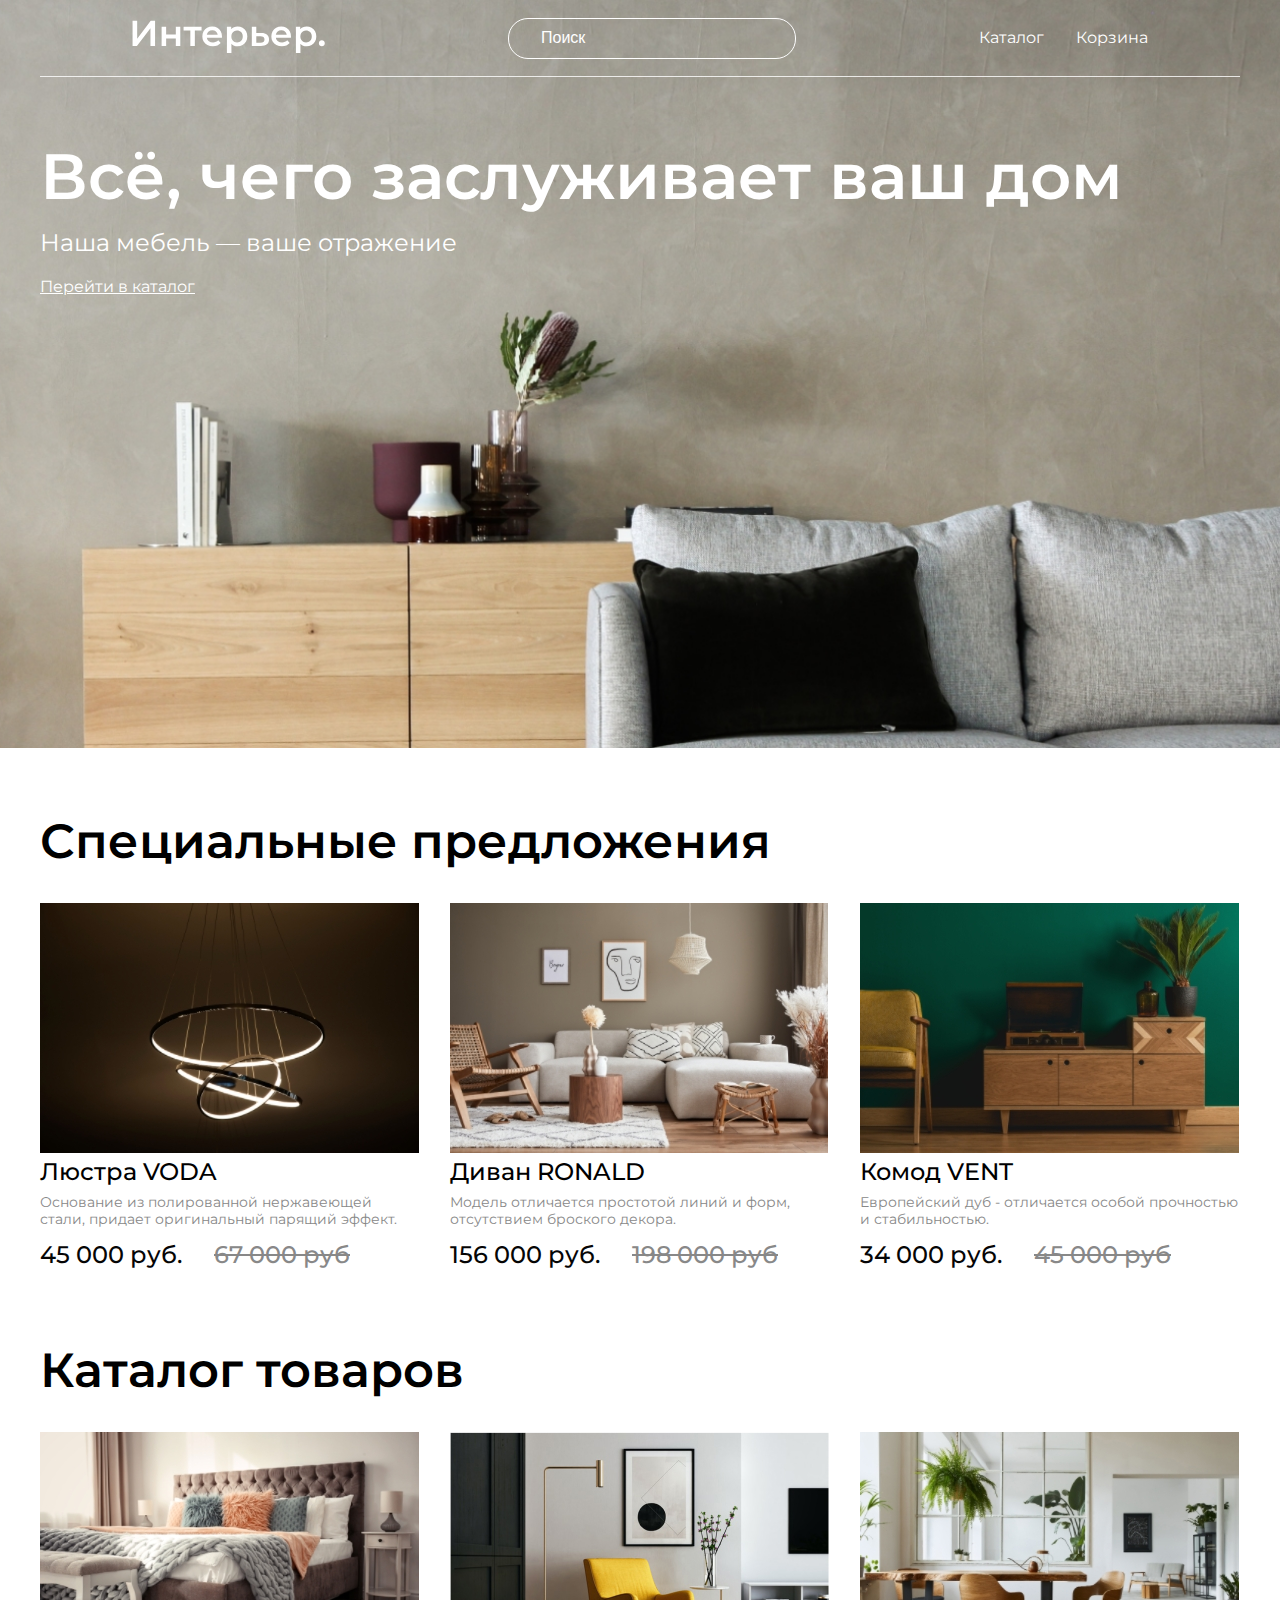
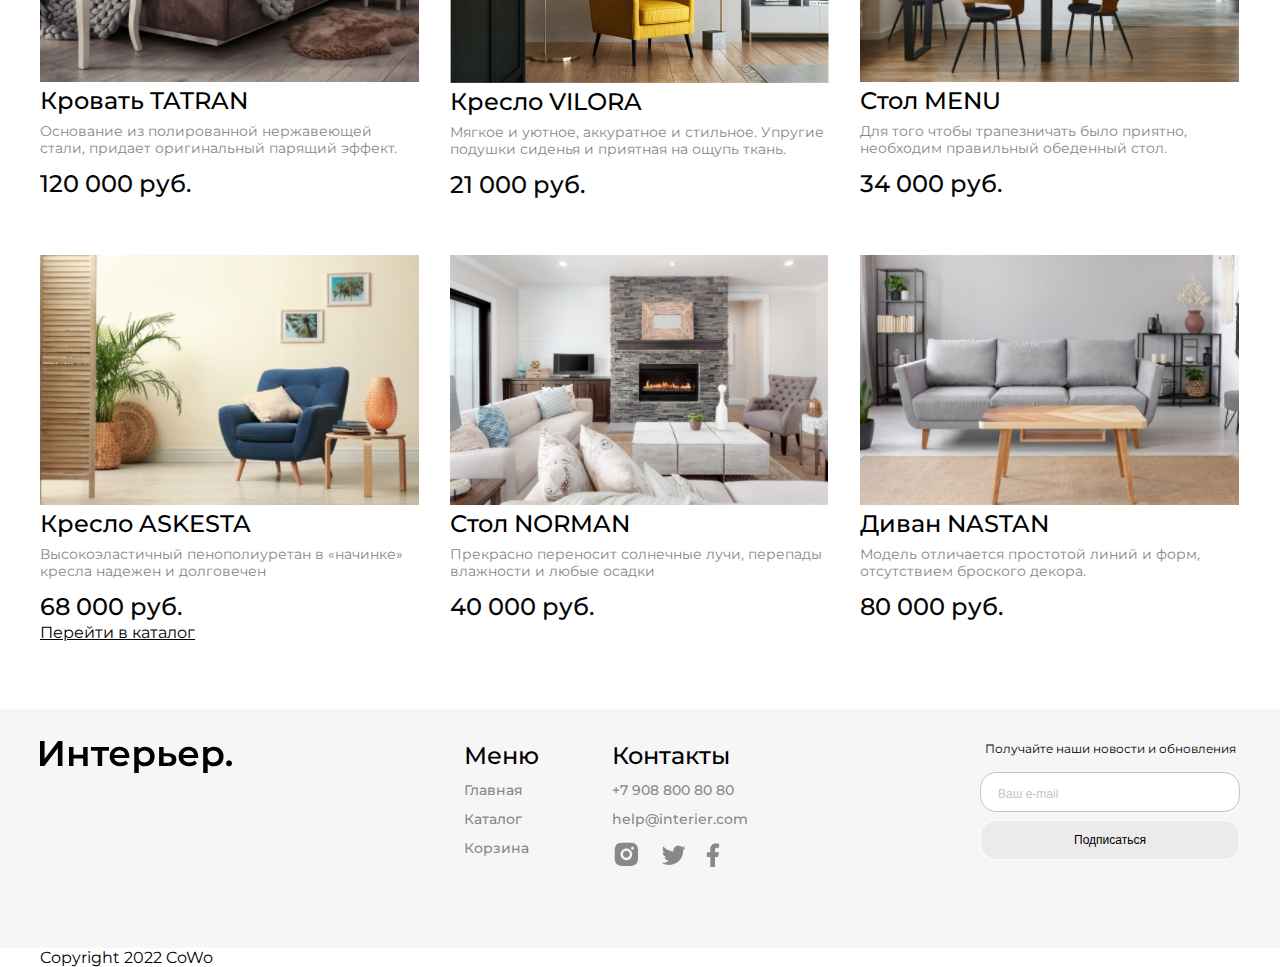
==== commit 9f03c719: "update footer" ====
--- a/index.html
+++ b/index.html
@@ -114,7 +114,7 @@
                 <a href="#" class="footer_link_menu">Корзина</a>
             </div>
             <div class="footer_contacts">
-                <h4>Контакты</h4>
+                <h4 class="footer_title">Контакты</h4>
                 <a href="#" class="footer_link">+7 908 800 80 80</a>
                 <a href="#" class="footer_link">help@interier.com</a>
                 <div class="footer_logo_link">
--- a/style.css
+++ b/style.css
@@ -227,6 +227,13 @@
     display: flex;
     flex-direction: column;
     gap: 12px;
+}
+
+.footer_logo_link {
+    display: flex;
+    align-items: center;
+    flex-direction: row;
+    gap: 20px;
 }
 
 .footer_form {
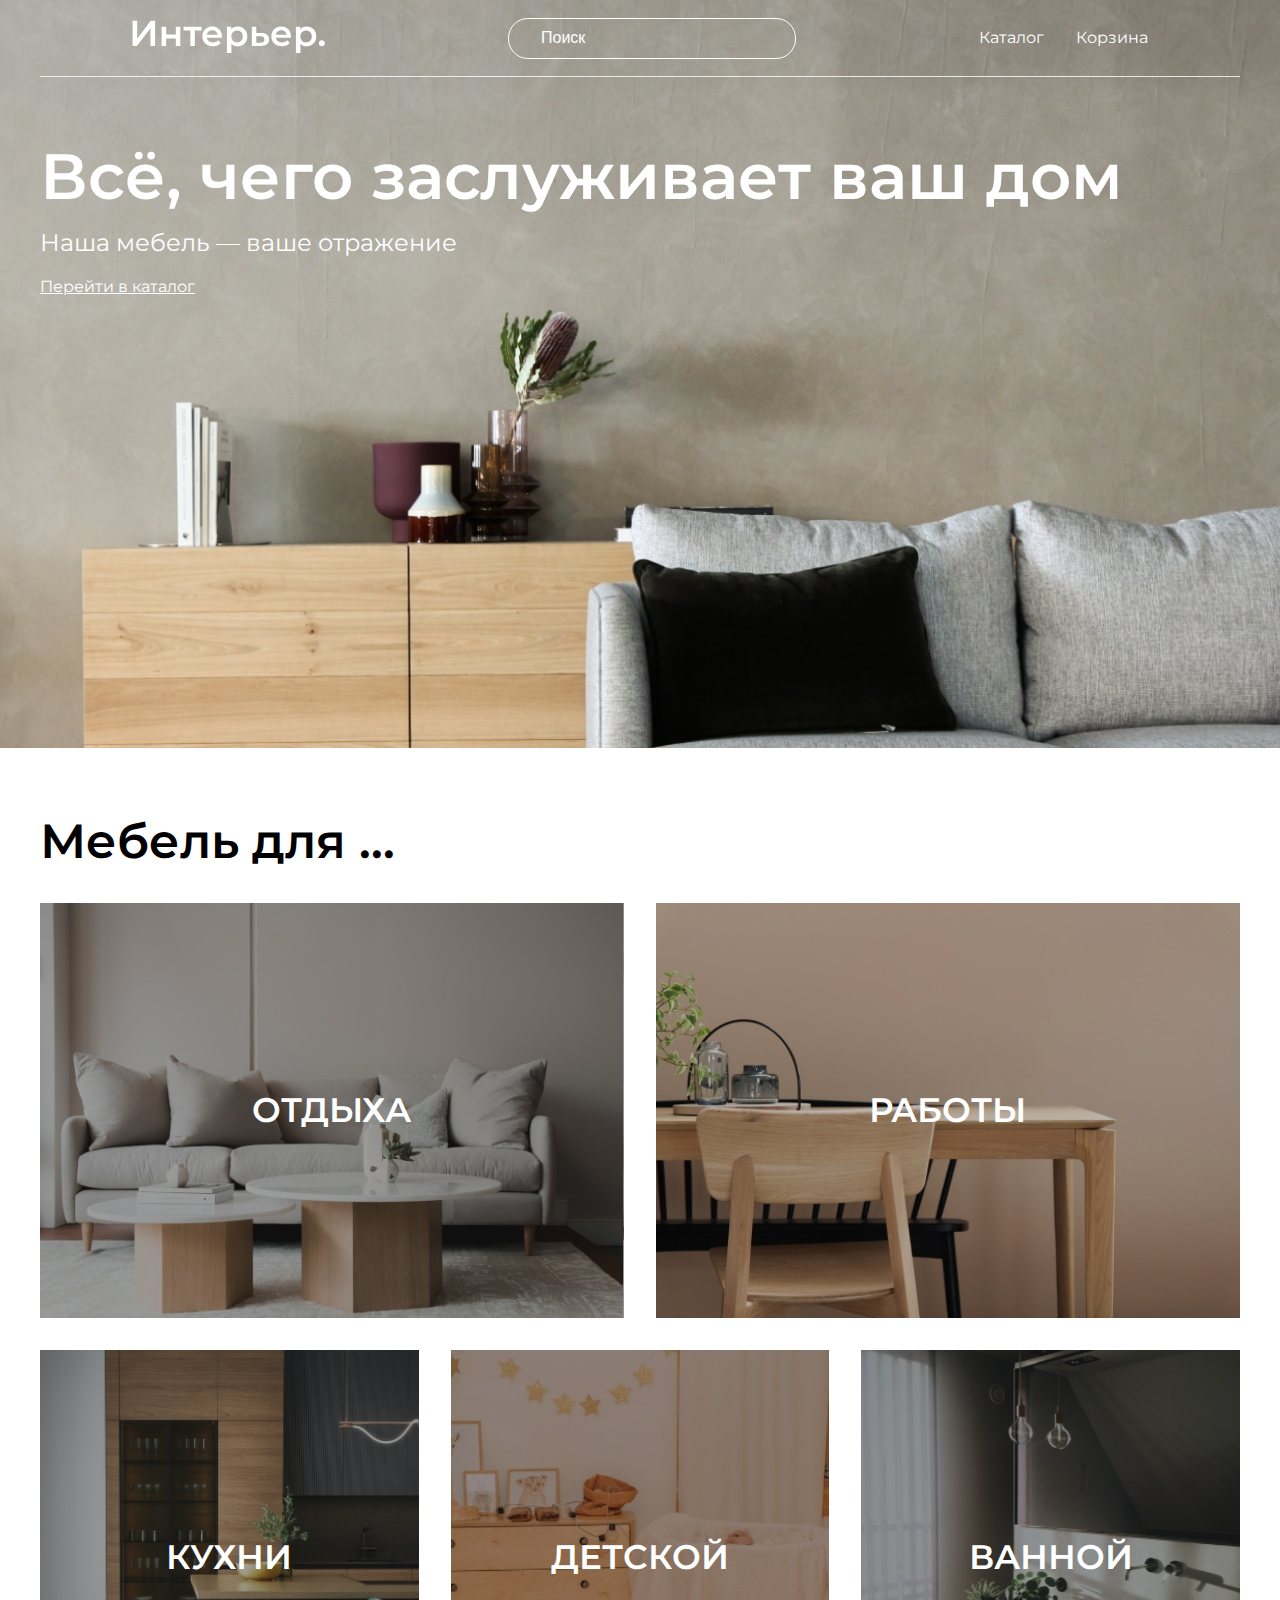
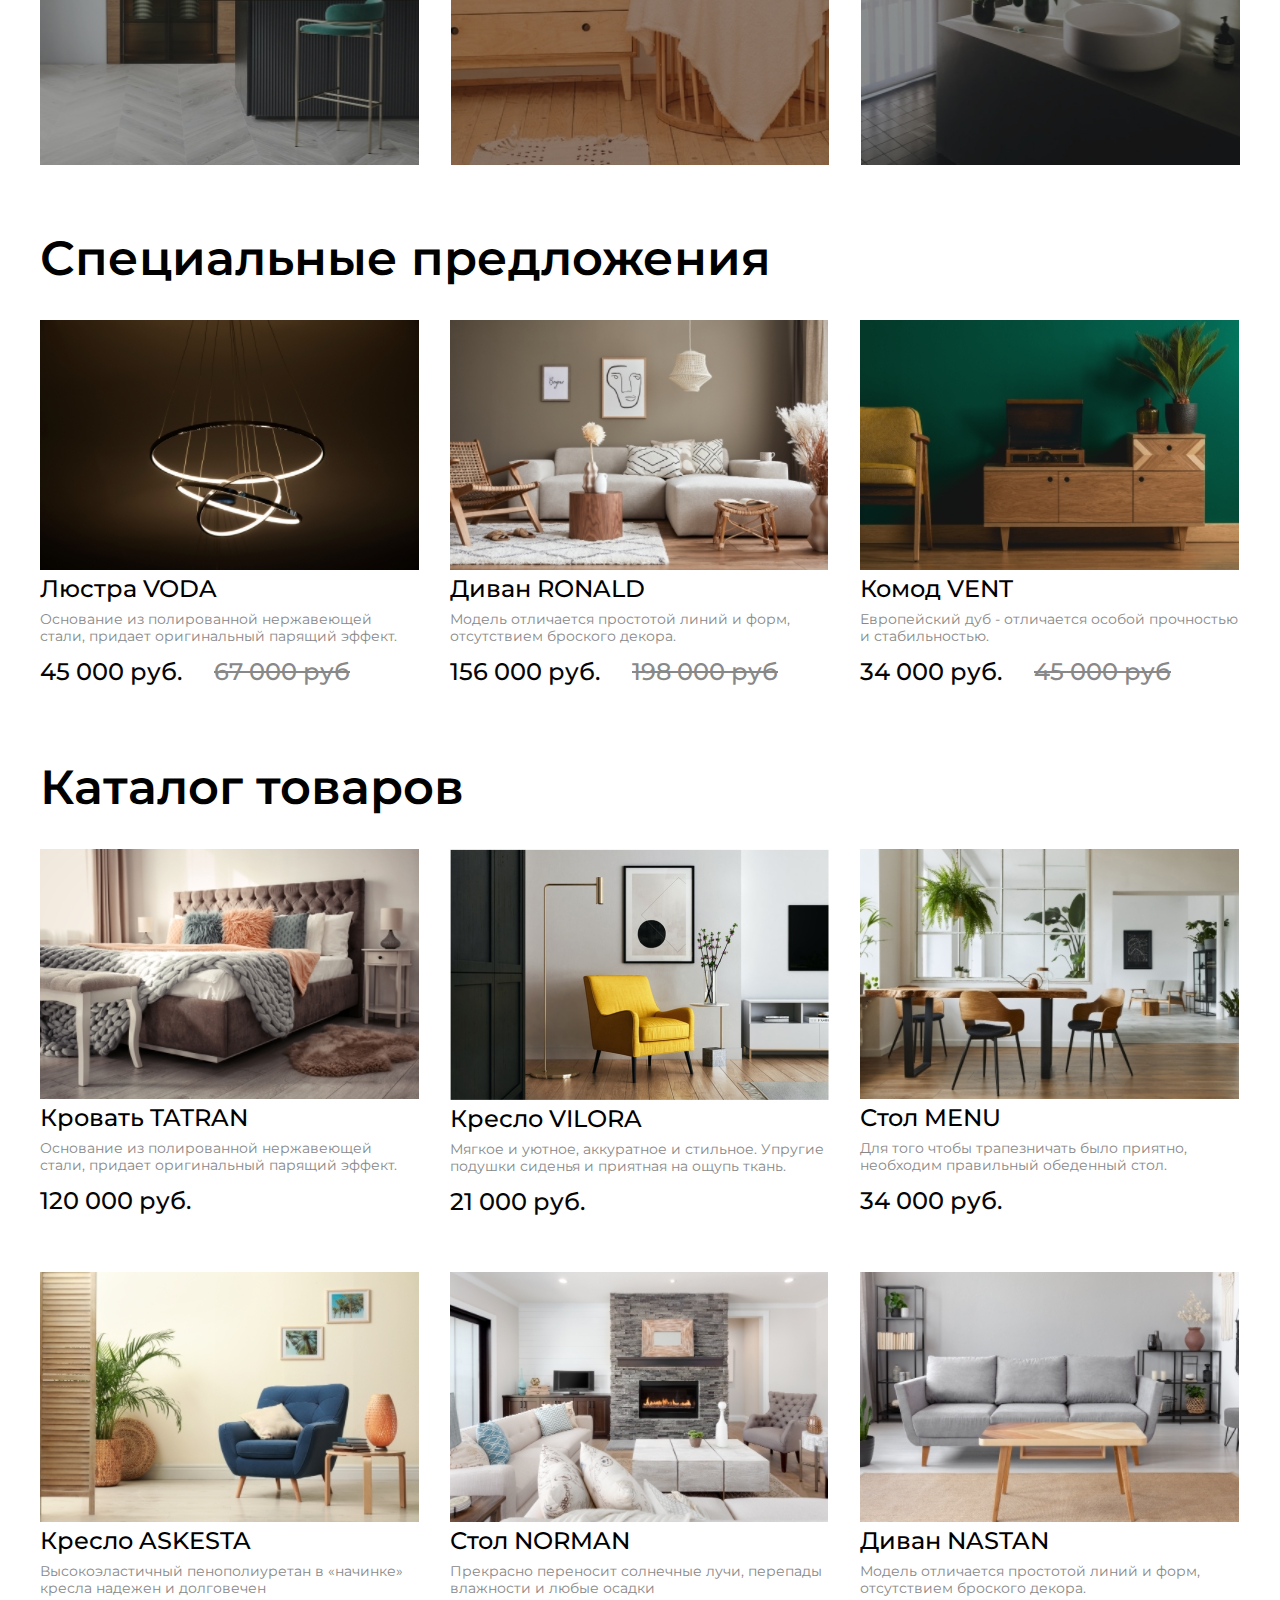
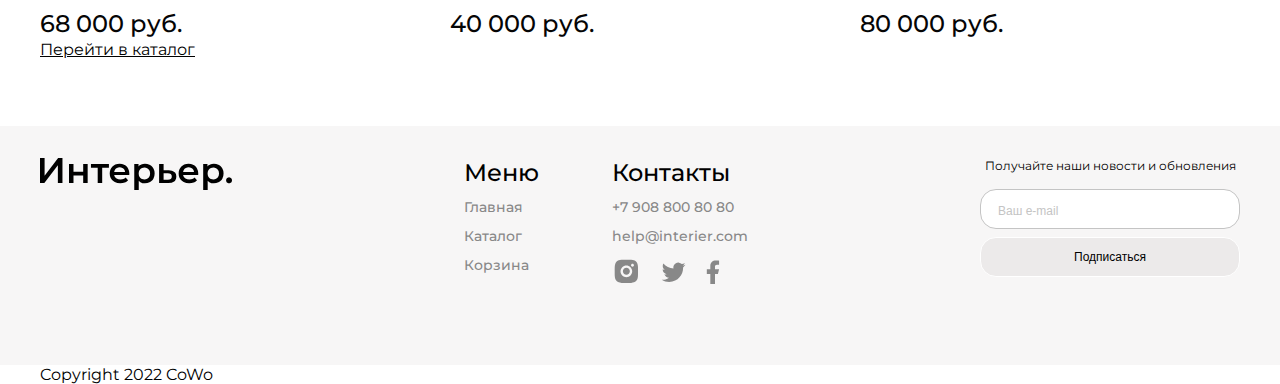
==== commit bdb6f446: "add block for" ====
--- a/index.html
+++ b/index.html
@@ -25,6 +25,16 @@
             <a href="catalog.html" class="catalog_head_link">Перейти в каталог</a>
         </section>
     </div>
+    <section class="for center">
+        <h2 class="specal_title">Мебель для ...</h2>
+        <div class="for_content">
+            <div class="for_card for_card_1 for_card_big">ОТДЫХА</div>
+            <div class="for_card for_card_2 for_card_big">РАБОТЫ</div>
+            <div class="for_card for_card_3">КУХНИ</div>
+            <div class="for_card for_card_4">ДЕТСКОЙ</div>
+            <div class="for_card for_card_5">ВАННОЙ</div>
+        </div>
+    </section>
     <div class="product_box center">
         <h2 class="specal_title">Специальные предложения</h2>
         <section class="product_section">
--- a/style.css
+++ b/style.css
@@ -95,6 +95,52 @@
     text-align: left;
     text-decoration-line: underline;
     color: #FFFFFF;
+}
+
+
+.for_content {
+    display: grid;
+    gap: 32px;
+    grid-template-columns: repeat(12, 1fr);
+}
+
+.for_card {
+    height: 415px;
+    grid-column: span 4;
+
+    display: flex;
+    align-items: center;
+    justify-content: center;
+
+    color: #FFFFFF;
+    font-size: 34px;
+    font-weight: 600;
+    line-height: 41px;
+    letter-spacing: 0%;
+}
+
+.for_card_big {
+    grid-column: span 6;
+}
+
+.for_card_1 {
+    background-image: url(img/for_1.jpeg);
+}
+
+.for_card_2 {
+    background-image: url(img/for_2.jpeg);
+}
+
+.for_card_3 {
+    background-image: url(img/for_3.jpeg);
+}
+
+.for_card_4 {
+    background-image: url(img/for_4.jpeg);
+}
+
+.for_card_5 {
+    background-image: url(img/for_5.jpeg);
 }
 
 .specal_title{
